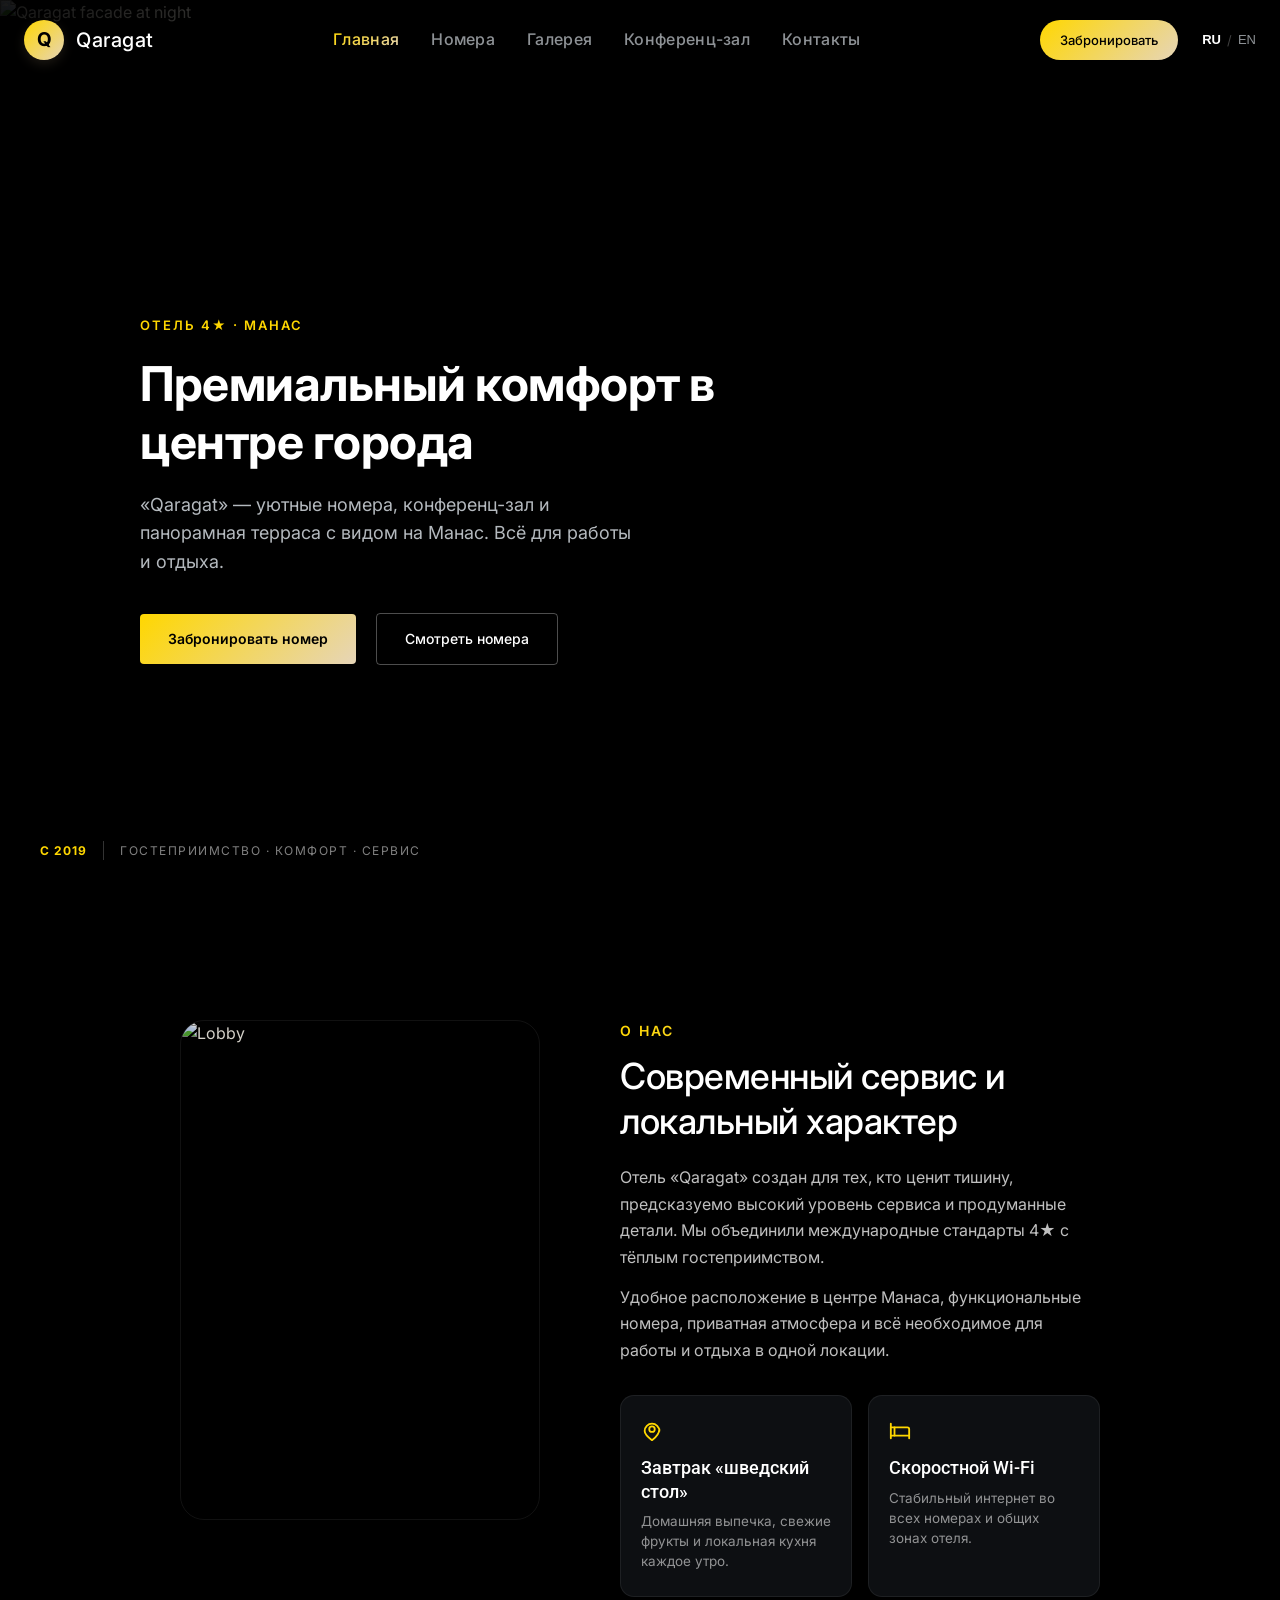
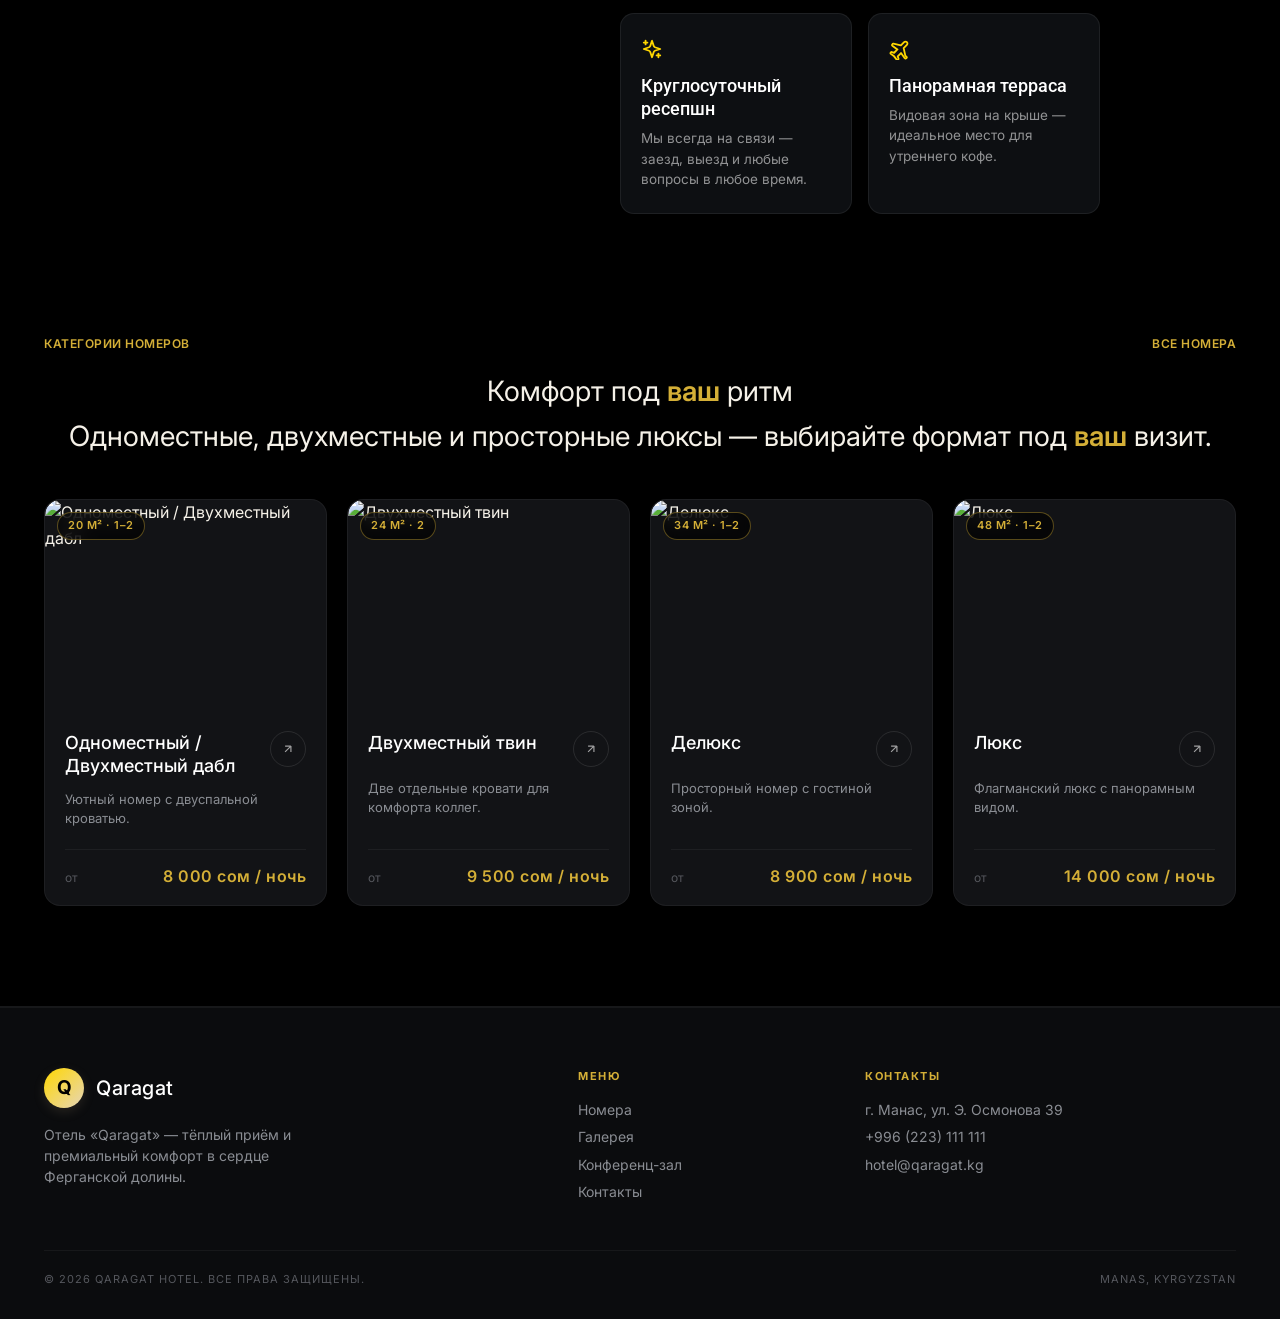
==== Qaragat/HTML/index.html @ 7e575685 "Add files via upload" ====
<!doctype html>
<html lang="ru">
  <head>
    <meta charset="utf-8" />
    <meta name="viewport" content="width=device-width,initial-scale=1" />
    <title>Отель «Qaragat» — 4★ в Манасе</title>
    <meta name="description" content="Отель «Qaragat» — 4-звёздочный бизнес-отель в Манасе. Комфортабельные номера, конференц-зал, панорамная терраса, бесплатный Wi-Fi." />
    <meta property="og:title" content="Отель «Qaragat» — 4★ в Манасе" />
    <meta property="og:description" content="Премиальный комфорт в сердце Манаса." />
    <meta property="og:type" content="website" />
    <meta name="twitter:card" content="summary_large_image" />
    <link rel="preconnect" href="https://fonts.googleapis.com">
    <link rel="stylesheet" href="../CSS/style.css" />
  </head>
  <body>
    <!-- HEADER -->
    <header class="site-header">
      <div class="container inner">
        <a href="index.html" class="brand">
          <span class="brand-mark">Q</span>
          <span class="brand-name">Qaragat</span>
        </a>
        <nav class="nav">
         <a href="index.html" class="active" data-i18n="nav.index">Главная</a>
         <a href="rooms.html" data-i18n="nav.rooms">Номера</a> 
         <a href="gallery.html" data-i18n="nav.gallery">Галерея</a>
         <a href="conference.html" data-i18n="nav.conference">Конференц-зал</a>
         <a href="contacts.html" data-i18n="nav.contacts">Контакты</a>
        </nav>
        <div class="header-side">
          <a href="contacts.html" class="btn btn-outline" style="padding:10px 20px;" data-i18n="nav.book">Забронировать</a>
          <div class="lang">
            <button type="button" data-lang="ru">RU</button>
            <span>/</span>
            <button type="button" data-lang="en">EN</button>
          </div>
          <button class="menu-toggle" aria-label="Menu"><span></span></button>
        </div>
      </div>
    </header>

    <!-- HERO -->
<section class="hero">
  <div class="hero-bg"><img src="/assets/отель.jpg" alt="Qaragat facade at night" /></div>
  <div class="container">
    <div class="kicker-hero" data-i18n="hero.kicker">Отель 4★ · Манас</div>
    <h1 style="margin-top:20px;" data-i18n="hero.title">skdjslkdjfl</h1>
    <p class="lead" data-i18n="hero.lead">«Qaragat» — премиальный комфорт в самом центре Джалал-Абада.</p>
    <div class="cta-row">
      <a href="contacts.html" class="btn btn-primary" data-i18n="hero.cta1">Забронировать номер</a>
      <a href="rooms.html" class="btn btn-outline" data-i18n="hero.cta2">Смотреть номера</a>
    </div>
  </div>
  <div class="meta">
    <strong data-i18n="hero.meta.since">с 2019</strong>
    <span data-i18n="hero.meta.text">гостеприимство · комфорт · сервис</span>
  </div>
</section>

<!-- ABOUT -->
<section class="section about-section">
  <div class="container split">
    <!-- Фотка слева -->
    <div class="about-img-box">
      <img src="/assets/photo_2026-07-16_18-07-27.jpg" alt="Lobby" />
    </div>

    <!-- Контент справа -->
    <div class="about-content">
      <div class="kicker-about" data-i18n="about.kicker">О НАС</div>
      <h2 class="about-title" data-i18n="about.title">Гостеприимство с характером</h2>
      
     <p class="muted" data-i18n="about.body1">
  Отель «Карагат» расположен в деловом центре города Джалал-Абад. Аэропорт — в семи минутах езды, городской автовокзал — в двух минутах ходьбы, а лучшие рестораны, кафе и торговые центры — поблизости.
</p>
<p class="muted" data-i18n="about.body2">
  Мы принимаем деловых людей и туристов, предлагая комфортабельные номера, конференц-зал и террасу на крыше с видом на город.
</p>

      <!-- Сетка карточек под текстом -->
      <div class="about-features-grid">
        
        <div class="feature-card">
          <div class="feature-icon">
            <svg width="22" height="22" viewBox="0 0 24 24" fill="none" stroke="currentColor" stroke-width="2" stroke-linecap="round" stroke-linejoin="round"><path d="M20 10c0 6-8 12-8 12s-8-6-8-10a8 8 0 0 1 16 0Z"/><circle cx="12" cy="10" r="3"/></svg>
          </div>
          <h3 class="feature-title" data-i18n="features.f1.t">Деловой центр</h3>
          <p class="feature-desc" data-i18n="features.f1.d">В самом сердце Джалал-Абада, рядом с автовокзалом и аэропортом.</p>
        </div>

        <div class="feature-card">
          <div class="feature-icon">
            <svg width="22" height="22" viewBox="0 0 24 24" fill="none" stroke="currentColor" stroke-width="2" stroke-linecap="round" stroke-linejoin="round"><path d="M2 4v16"/><path d="M2 8h18a2 2 0 0 1 2 2v10"/><path d="M2 17h20"/><path d="M6 8v9"/></svg>
          </div>
          <h3 class="feature-title" data-i18n="features.f2.t">4 категории номеров</h3>
          <p class="feature-desc" data-i18n="features.f2.d">От одноместных до просторных люксов с продуманным дизайном.</p>
        </div>

        <div class="feature-card">
          <div class="feature-icon">
            <svg width="22" height="22" viewBox="0 0 24 24" fill="none" stroke="currentColor" stroke-width="2" stroke-linecap="round" stroke-linejoin="round"><path d="m12 3-1.912 5.813a2 2 0 0 1-1.275 1.275L3 12l5.813 1.912a2 2 0 0 1 1.275 1.275L12 21l1.912-5.813a2 2 0 0 1 1.275-1.275L21 12l-5.813-1.912a2 2 0 0 1-1.275-1.275L12 3Z"/><path d="M5 3v4"/><path d="M19 17v4"/><path d="M3 5h4"/><path d="M17 19h4"/></svg>
          </div>
          <h3 class="feature-title" data-i18n="features.f3.t">Конференц-зал</h3>
          <p class="feature-desc" data-i18n="features.f3.d">Оборудованное пространство для переговоров и мероприятий.</p>
        </div>

        <div class="feature-card">
          <div class="feature-icon">
            <svg width="22" height="22" viewBox="0 0 24 24" fill="none" stroke="currentColor" stroke-width="2" stroke-linecap="round" stroke-linejoin="round"><path d="M17.8 19.2 16 11l3.5-3.5a2.12 2.12 0 0 0 0-3 2.12 2.12 0 0 0-3 0L13 8 4.8 6.2a1 1 0 0 0-1.1.5l-.3.5a1 1 0 0 0 .2 1.2l5.6 4.1-3.6 3.6-2.4-.8a1 1 0 0 0-1.1.3l-.3.4a1 1 0 0 0 .2 1.3l3.6 2.7 2.7 3.6a1 1 0 0 0 1.3.2l.4-.3a1 1 0 0 0 .3-1.1l-.8-2.4 3.6-3.6 4.1 5.6a1 1 0 0 0 1.2.2l.5-.3a1 1 0 0 0 .5-1.1Z"/></svg>
          </div>
          <h3 class="feature-title" data-i18n="features.f4.t">Терраса на крыше</h3>
          <p class="feature-desc" data-i18n="features.f4.d">Панорамный вид на город — идеально для вечера с гостями.</p>
        </div>

      </div>
    </div>
  </div>
</section>

    <!-- ROOMS PREVIEW -->
     <section class="section" style="padding-top:0;">
      <div class="container-roomspreview">
       <div class="section-head">
      
       <div class="kicker-row">
        <div class="kicker-rooms" data-i18n="rooms.kicker">Категории номеров</div>
        <a href="rooms.html" class="gold-link" data-i18n="rooms.viewAll">Все номера → </a>
       </div>

      <h2 style="margin-top:14px;" data-i18n="rooms.title">Комфорт под <span>ваш</span> ритм</h2>
      <p data-i18n="rooms.subtitle">…</p>
    </div>
    
       <div class="rooms-grid" data-rooms-grid></div>
      </div>
     </section>

    <!-- FOOTER -->
    <footer class="site-footer">
  <!-- Меняем container на container-roomspreview -->
  <div class="container-roomspreview"> 
    
    <div class="footer-grid">
      <div>
        <a href="/" class="brand">
          <span class="brand-mark">Q</span>
          <span class="brand-name">Qaragat</span>
        </a>
        <p class="footer-tagline" data-i18n="footer.tagline">…</p>
      </div>

      <div>
        <h5 data-i18n="footer.menu">Меню</h5>
        <ul>
          <li><a href="rooms.html" data-i18n="nav.rooms">Номера</a></li>
          <li><a href="gallery.html" data-i18n="nav.gallery">Галерея</a></li>
          <li><a href="conference.html" data-i18n="nav.conference">Конференц-зал</a></li>
          <li><a href="contacts.html" data-i18n="nav.contacts">Контакты</a></li>
        </ul>
      </div>

      <div>
        <h5 data-i18n="footer.contacts">Контакты</h5>
        <ul>
          <li data-i18n="contacts.addressValue">г. Манас, ул. Э. Осмонова 39</li>
          <li><a href="tel:+996223111111" data-i18n="contacts.phoneValue">+996 (223) 111 111</a></li>
          <li><a href="mailto:hotel@qaragat.kg" data-i18n="contacts.emailValue">hotel@qaragat.kg</a></li>
        </ul>
      </div>
    </div>

    <div class="copyright">
      <p>© <span id="year"></span> Qaragat Hotel. <span data-i18n="footer.rights">Все права защищены.</span></p>
      <p>Manas, Kyrgyzstan</p>
    </div>

  </div>
</footer>

    <script type="module" src="../JS/main.js"></script>
  </body>
</html>
---- Qaragat/CSS/style.css ----
@import url("./global.css");
@import url("./header.css");
@import url("./hero.css");
@import url("./about.css");
@import url("./rooms.css");
@import url("./footer.css");
@import url("./booking.css");
@import url("./features.css");
@import url("./rooms\ preview.css");
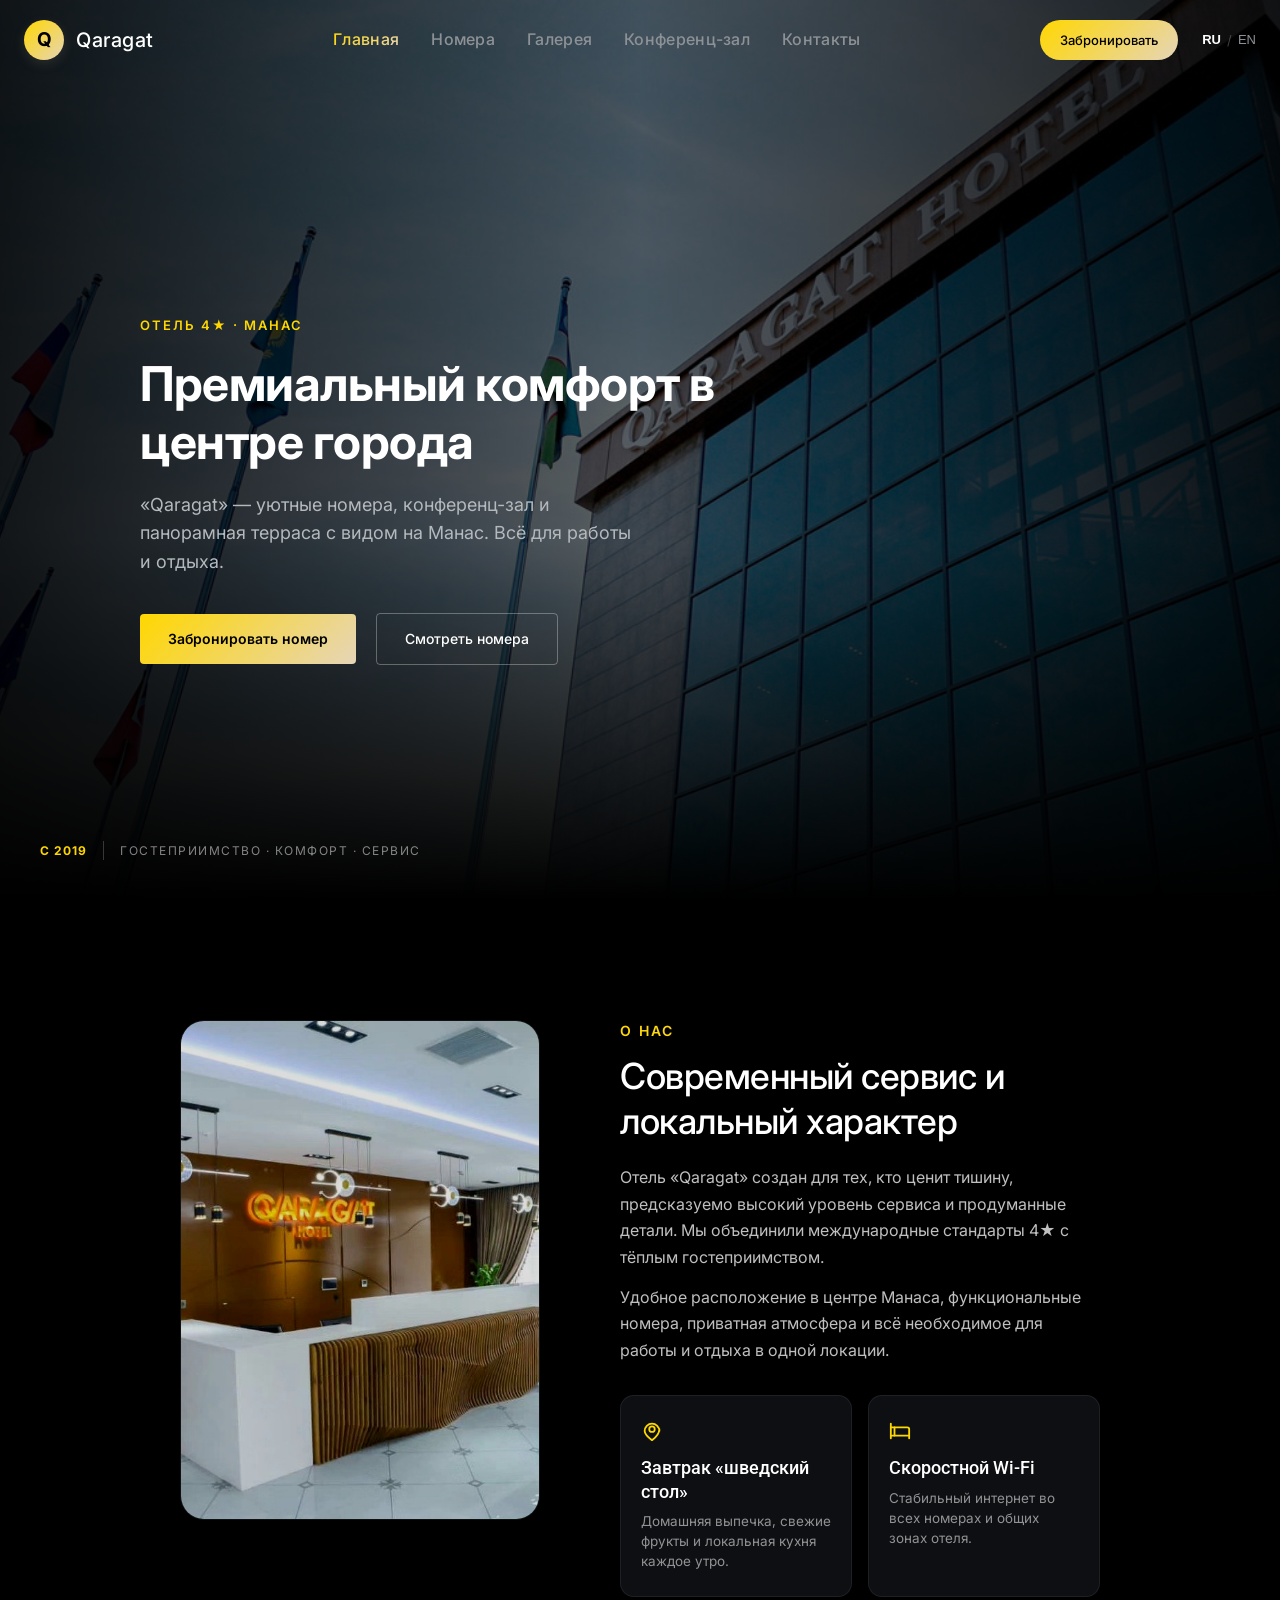
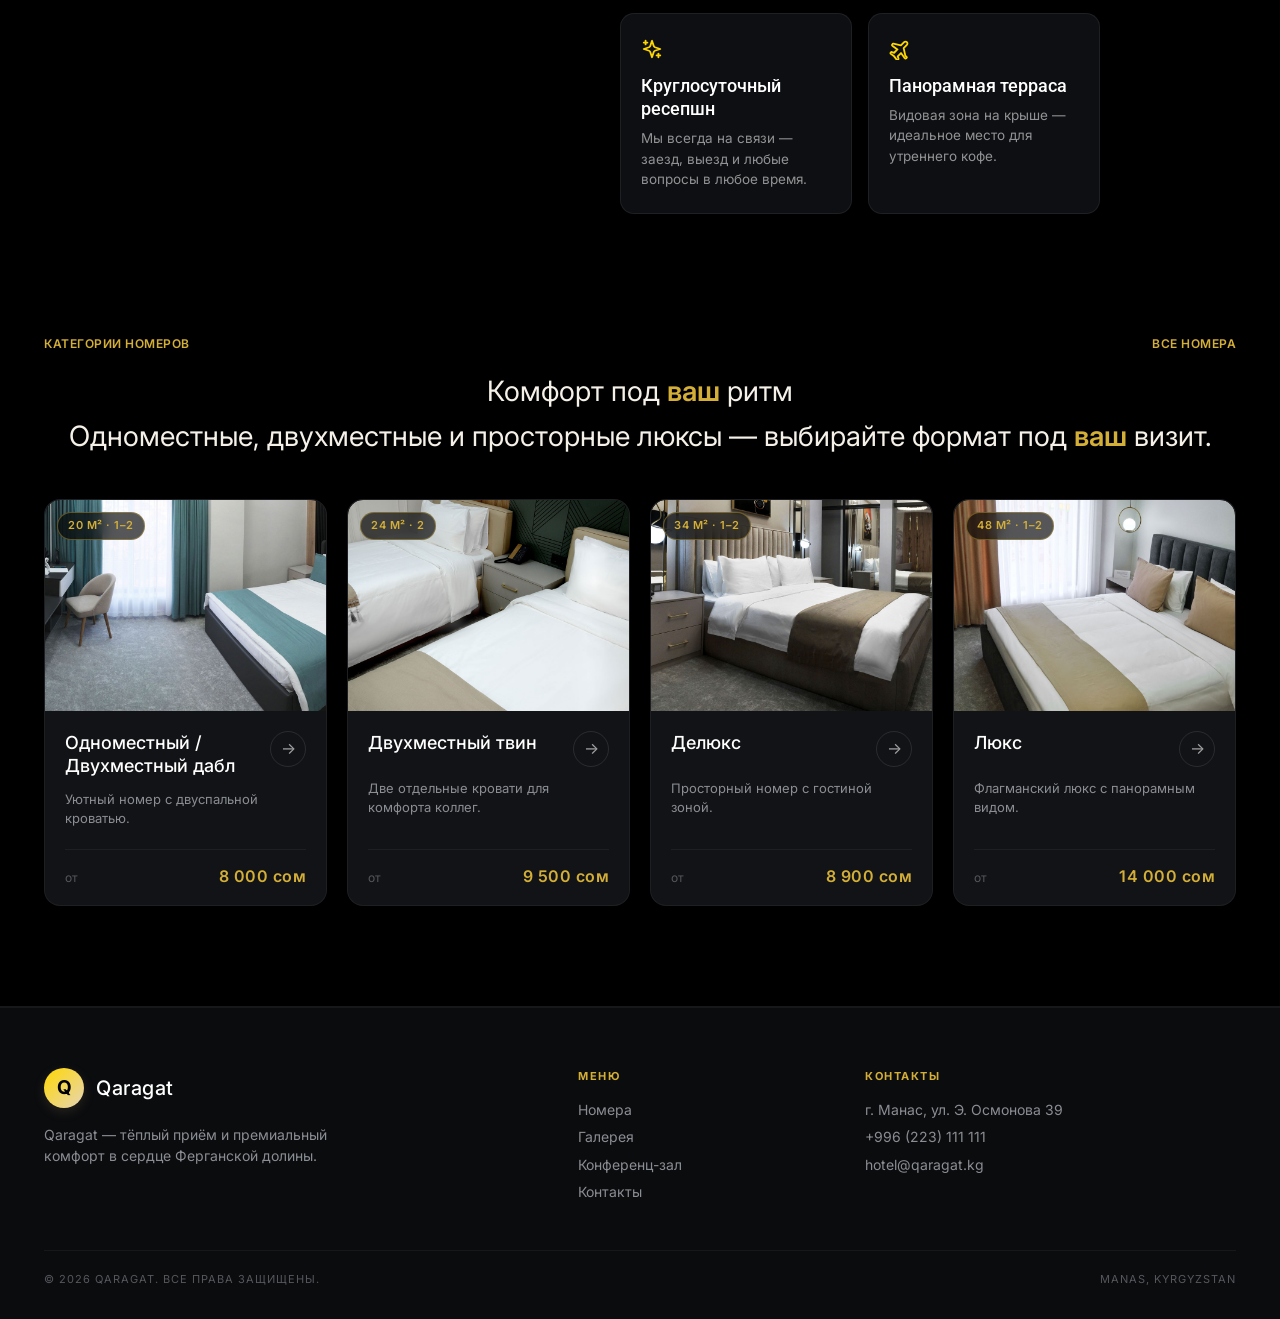
==== commit 4ee7b0a3: "Add files via upload" ====
--- a/Qaragat/HTML/index.html
+++ b/Qaragat/HTML/index.html
@@ -44,7 +44,7 @@
   <div class="hero-bg"><img src="/assets/отель.jpg" alt="Qaragat facade at night" /></div>
   <div class="container">
     <div class="kicker-hero" data-i18n="hero.kicker">Отель 4★ · Манас</div>
-    <h1 style="margin-top:20px;" data-i18n="hero.title">skdjslkdjfl</h1>
+    <h1 style="margin-top:20px;" data-i18n="hero.title"></h1>
     <p class="lead" data-i18n="hero.lead">«Qaragat» — премиальный комфорт в самом центре Джалал-Абада.</p>
     <div class="cta-row">
       <a href="contacts.html" class="btn btn-primary" data-i18n="hero.cta1">Забронировать номер</a>
@@ -60,24 +60,21 @@
 <!-- ABOUT -->
 <section class="section about-section">
   <div class="container split">
-    <!-- Фотка слева -->
     <div class="about-img-box">
       <img src="/assets/photo_2026-07-16_18-07-27.jpg" alt="Lobby" />
     </div>
 
-    <!-- Контент справа -->
     <div class="about-content">
       <div class="kicker-about" data-i18n="about.kicker">О НАС</div>
       <h2 class="about-title" data-i18n="about.title">Гостеприимство с характером</h2>
       
      <p class="muted" data-i18n="about.body1">
-  Отель «Карагат» расположен в деловом центре города Джалал-Абад. Аэропорт — в семи минутах езды, городской автовокзал — в двух минутах ходьбы, а лучшие рестораны, кафе и торговые центры — поблизости.
+  Отель «Qaragat» расположен в деловом центре города Джалал-Абад. Аэропорт — в семи минутах езды, городской автовокзал — в двух минутах ходьбы, а лучшие рестораны, кафе и торговые центры — поблизости.
 </p>
 <p class="muted" data-i18n="about.body2">
   Мы принимаем деловых людей и туристов, предлагая комфортабельные номера, конференц-зал и террасу на крыше с видом на город.
 </p>
 
-      <!-- Сетка карточек под текстом -->
       <div class="about-features-grid">
         
         <div class="feature-card">
@@ -137,7 +134,6 @@
 
     <!-- FOOTER -->
     <footer class="site-footer">
-  <!-- Меняем container на container-roomspreview -->
   <div class="container-roomspreview"> 
     
     <div class="footer-grid">
@@ -170,7 +166,7 @@
     </div>
 
     <div class="copyright">
-      <p>© <span id="year"></span> Qaragat Hotel. <span data-i18n="footer.rights">Все права защищены.</span></p>
+      <p>© <span id="year"></span> Qaragat. <span data-i18n="footer.rights">Все права защищены.</span></p>
       <p>Manas, Kyrgyzstan</p>
     </div>
 
--- a/Qaragat/CSS/style.css
+++ b/Qaragat/CSS/style.css
@@ -6,4 +6,4 @@
 @import url("./footer.css");
 @import url("./booking.css");
 @import url("./features.css");
-@import url("./rooms\ preview.css");+@import url("./roomspreview.css");
